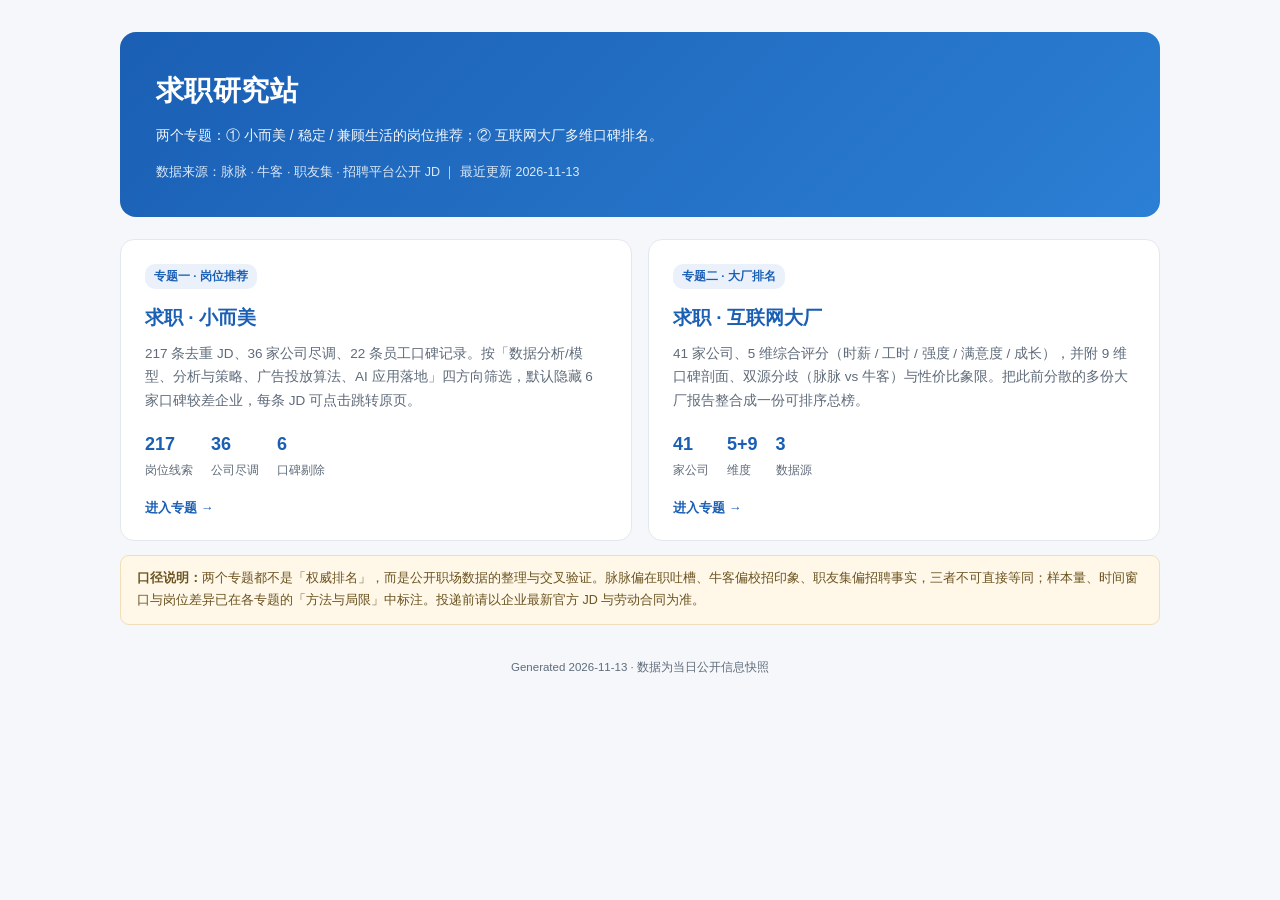
==== index.html @ 40ef27d0 "feat: 求职研究站 - 小而美岗位推荐 + 互联网大厂多维排名" ====
<!DOCTYPE html>
<html lang="zh-CN">
<head>
<meta charset="UTF-8">
<meta name="viewport" content="width=device-width, initial-scale=1">
<title>求职研究站 · 小而美 & 互联网大厂</title>
<link rel="stylesheet" href="assets/report.css">
</head>
<body>
<div class="wrap">
  <header class="hero">
    <h1>求职研究站</h1>
    <p>两个专题：① 小而美 / 稳定 / 兼顾生活的岗位推荐；② 互联网大厂多维口碑排名。</p>
    <div class="meta">数据来源：脉脉 · 牛客 · 职友集 · 招聘平台公开 JD ｜ 最近更新 2026-11-13</div>
  </header>

  <div class="topics">
    <a class="topic" href="small-beautiful/">
      <span class="tag">专题一 · 岗位推荐</span>
      <h2>求职 · 小而美</h2>
      <p>217 条去重 JD、36 家公司尽调、22 条员工口碑记录。按「数据分析/模型、分析与策略、广告投放算法、AI 应用落地」四方向筛选，默认隐藏 6 家口碑较差企业，每条 JD 可点击跳转原页。</p>
      <div class="stats">
        <span><b>217</b>岗位线索</span>
        <span><b>36</b>公司尽调</span>
        <span><b>6</b>口碑剔除</span>
      </div>
      <span class="go">进入专题 →</span>
    </a>

    <a class="topic" href="bigtech/">
      <span class="tag">专题二 · 大厂排名</span>
      <h2>求职 · 互联网大厂</h2>
      <p>41 家公司、5 维综合评分（时薪 / 工时 / 强度 / 满意度 / 成长），并附 9 维口碑剖面、双源分歧（脉脉 vs 牛客）与性价比象限。把此前分散的多份大厂报告整合成一份可排序总榜。</p>
      <div class="stats">
        <span><b>41</b>家公司</span>
        <span><b>5+9</b>维度</span>
        <span><b>3</b>数据源</span>
      </div>
      <span class="go">进入专题 →</span>
    </a>
  </div>

  <div class="note">
    <strong>口径说明：</strong>两个专题都不是「权威排名」，而是公开职场数据的整理与交叉验证。脉脉偏在职吐槽、牛客偏校招印象、职友集偏招聘事实，三者不可直接等同；样本量、时间窗口与岗位差异已在各专题的「方法与局限」中标注。投递前请以企业最新官方 JD 与劳动合同为准。
  </div>

  <div class="foot">Generated 2026-11-13 · 数据为当日公开信息快照</div>
</div>
</body>
</html>
---- assets/report.css ----
:root{
  --bg:#f5f7fa;--panel:#ffffff;--panel2:#f9fbfd;--ink:#1f2329;--sub:#5f6b7a;
  --line:#e3e8ef;--brand:#1a5fb4;--brand2:#2b7fd4;--good:#0f7b48;--warn:#b26a00;--bad:#c0392b;
}
*{box-sizing:border-box}
html,body{margin:0;padding:0}
body{
  background:var(--bg);color:var(--ink);
  font:15px/1.75 -apple-system,BlinkMacSystemFont,"Segoe UI","PingFang SC","Microsoft YaHei",sans-serif;
  -webkit-font-smoothing:antialiased;
}
a{color:var(--brand);text-decoration:none}
a:hover{text-decoration:underline}
.wrap{max-width:1080px;margin:0 auto;padding:32px 20px 64px}
.hero{
  background:linear-gradient(135deg,#1a5fb4,#2b7fd4);color:#fff;border-radius:16px;
  padding:34px 36px;margin-bottom:22px;
}
.hero h1{margin:0 0 8px;font-size:28px;letter-spacing:.4px}
.hero p{margin:0;opacity:.94;font-size:14px}
.hero .meta{margin-top:14px;font-size:12.5px;opacity:.85}
.topics{display:grid;grid-template-columns:repeat(2,1fr);gap:16px;margin:22px 0 12px}
.topic{
  background:var(--panel);border:1px solid var(--line);border-radius:14px;padding:24px 24px 20px;
  display:flex;flex-direction:column;transition:border-color .18s,transform .18s,box-shadow .18s;
}
.topic:hover{border-color:#b9cdea;transform:translateY(-3px);box-shadow:0 12px 30px rgba(26,95,180,.10)}
.topic .tag{display:inline-block;font-size:11.5px;font-weight:700;color:var(--brand);background:#eaf1fb;
  border-radius:10px;padding:2px 9px;margin-bottom:12px;align-self:flex-start}
.topic h2{margin:0 0 8px;font-size:19px}
.topic p{margin:0 0 16px;color:var(--sub);font-size:13.5px;flex:1}
.topic .stats{display:flex;gap:18px;font-size:12px;color:var(--sub);margin-bottom:16px}
.topic .stats b{display:block;font-size:18px;color:var(--brand)}
.topic .go{font-size:13px;font-weight:600;color:var(--brand)}
.note{background:#fff8e8;border:1px solid #f0dfb8;border-radius:9px;padding:12px 16px;
  font-size:12.5px;color:#6b5320;margin:14px 0}
.foot{color:var(--sub);font-size:11.5px;text-align:center;padding:18px 0 0}
@media(max-width:720px){
  .topics{grid-template-columns:1fr}
  .wrap{padding:16px 12px 44px}
  .hero{padding:24px 20px}
  .hero h1{font-size:22px}
}
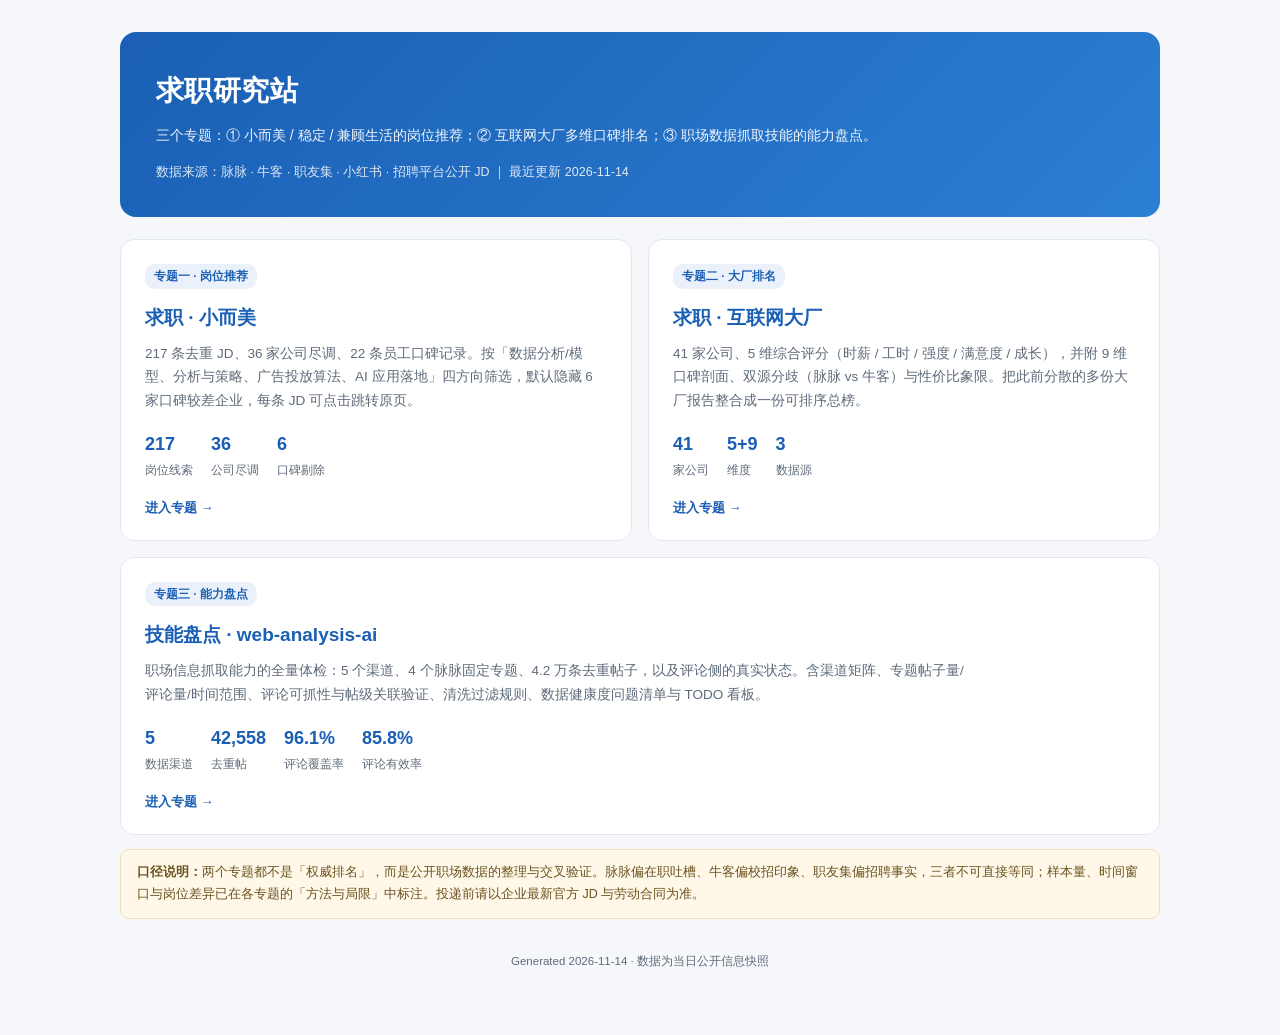
==== commit 596c4e52: "feat: 新增技能盘点专题 - 渠道矩阵/专题数据量/评论能力评估/数据健康度/TODO看板" ====
--- a/index.html
+++ b/index.html
@@ -3,15 +3,16 @@
 <head>
 <meta charset="UTF-8">
 <meta name="viewport" content="width=device-width, initial-scale=1">
-<title>求职研究站 · 小而美 & 互联网大厂</title>
+<title>求职研究站 · 小而美 / 互联网大厂 / 技能盘点</title>
 <link rel="stylesheet" href="assets/report.css">
+<style>.topic.wide{grid-column:1/-1}.topic.wide p{max-width:820px}.hero .meta a{color:#fff;text-decoration:underline}</style>
 </head>
 <body>
 <div class="wrap">
   <header class="hero">
     <h1>求职研究站</h1>
-    <p>两个专题：① 小而美 / 稳定 / 兼顾生活的岗位推荐；② 互联网大厂多维口碑排名。</p>
-    <div class="meta">数据来源：脉脉 · 牛客 · 职友集 · 招聘平台公开 JD ｜ 最近更新 2026-11-13</div>
+    <p>三个专题：① 小而美 / 稳定 / 兼顾生活的岗位推荐；② 互联网大厂多维口碑排名；③ 职场数据抓取技能的能力盘点。</p>
+    <div class="meta">数据来源：脉脉 · 牛客 · 职友集 · 小红书 · 招聘平台公开 JD ｜ 最近更新 2026-11-14</div>
   </header>
 
   <div class="topics">
@@ -38,13 +39,26 @@
       </div>
       <span class="go">进入专题 →</span>
     </a>
+
+    <a class="topic wide" href="skill-audit/">
+      <span class="tag">专题三 · 能力盘点</span>
+      <h2>技能盘点 · web-analysis-ai</h2>
+      <p>职场信息抓取能力的全量体检：5 个渠道、4 个脉脉固定专题、4.2 万条去重帖子，以及评论侧的真实状态。含渠道矩阵、专题帖子量/评论量/时间范围、评论可抓性与帖级关联验证、清洗过滤规则、数据健康度问题清单与 TODO 看板。</p>
+      <div class="stats">
+        <span><b>5</b>数据渠道</span>
+        <span><b>42,558</b>去重帖</span>
+        <span><b>96.1%</b>评论覆盖率</span>
+        <span><b>85.8%</b>评论有效率</span>
+      </div>
+      <span class="go">进入专题 →</span>
+    </a>
   </div>
 
   <div class="note">
     <strong>口径说明：</strong>两个专题都不是「权威排名」，而是公开职场数据的整理与交叉验证。脉脉偏在职吐槽、牛客偏校招印象、职友集偏招聘事实，三者不可直接等同；样本量、时间窗口与岗位差异已在各专题的「方法与局限」中标注。投递前请以企业最新官方 JD 与劳动合同为准。
   </div>
 
-  <div class="foot">Generated 2026-11-13 · 数据为当日公开信息快照</div>
+  <div class="foot">Generated 2026-11-14 · 数据为当日公开信息快照</div>
 </div>
 </body>
 </html>
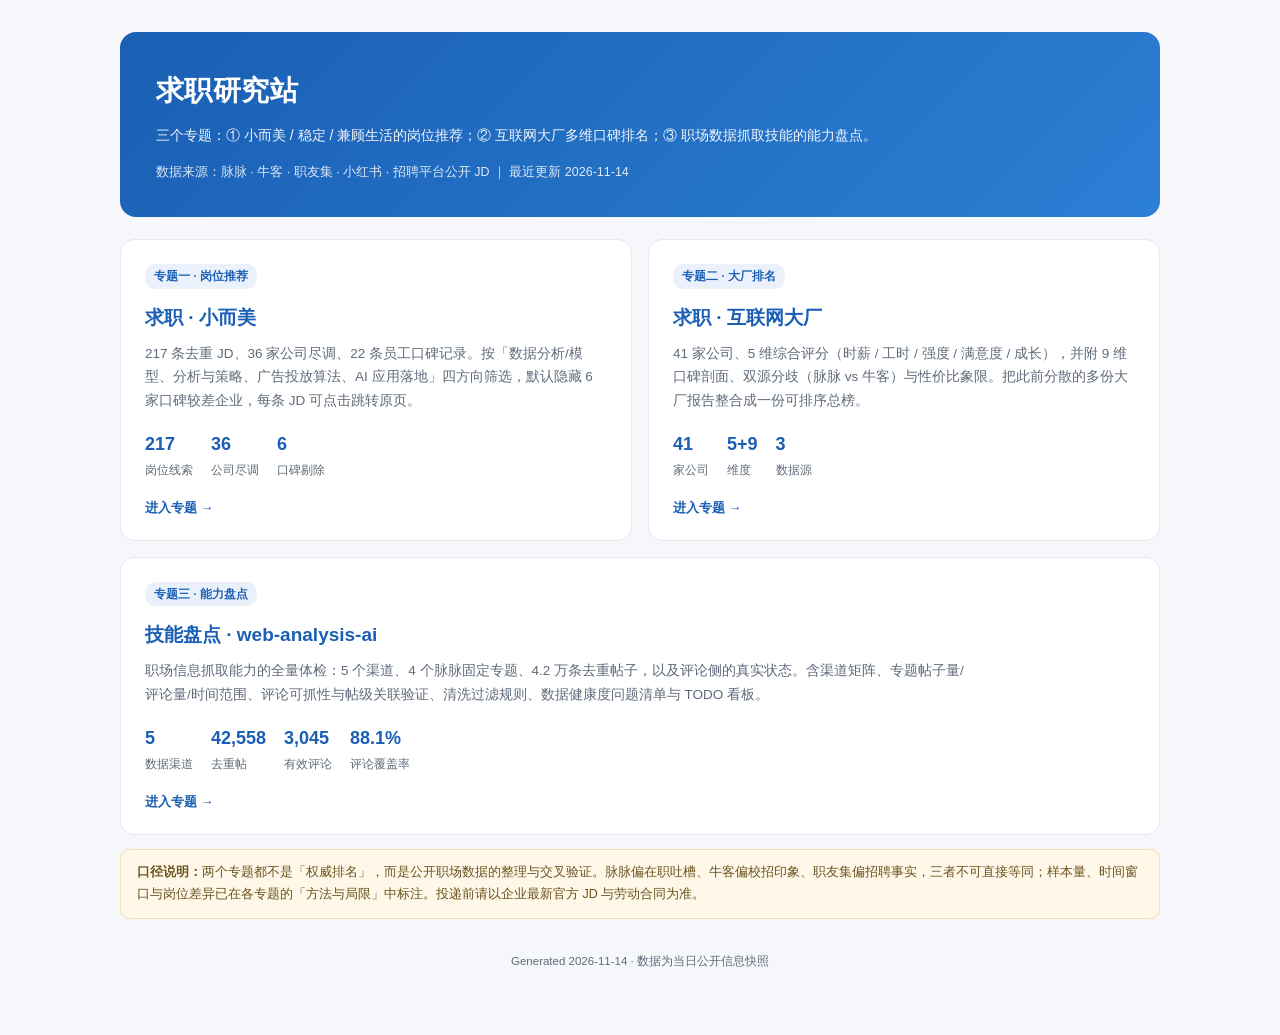
==== commit 91ee63ea: "data: 并入全量评论采集结果(139帖/3045条有效)，更新盘点页与首页数字" ====
--- a/index.html
+++ b/index.html
@@ -47,8 +47,8 @@
       <div class="stats">
         <span><b>5</b>数据渠道</span>
         <span><b>42,558</b>去重帖</span>
-        <span><b>96.1%</b>评论覆盖率</span>
-        <span><b>85.8%</b>评论有效率</span>
+        <span><b>3,045</b>有效评论</span>
+        <span><b>88.1%</b>评论覆盖率</span>
       </div>
       <span class="go">进入专题 →</span>
     </a>
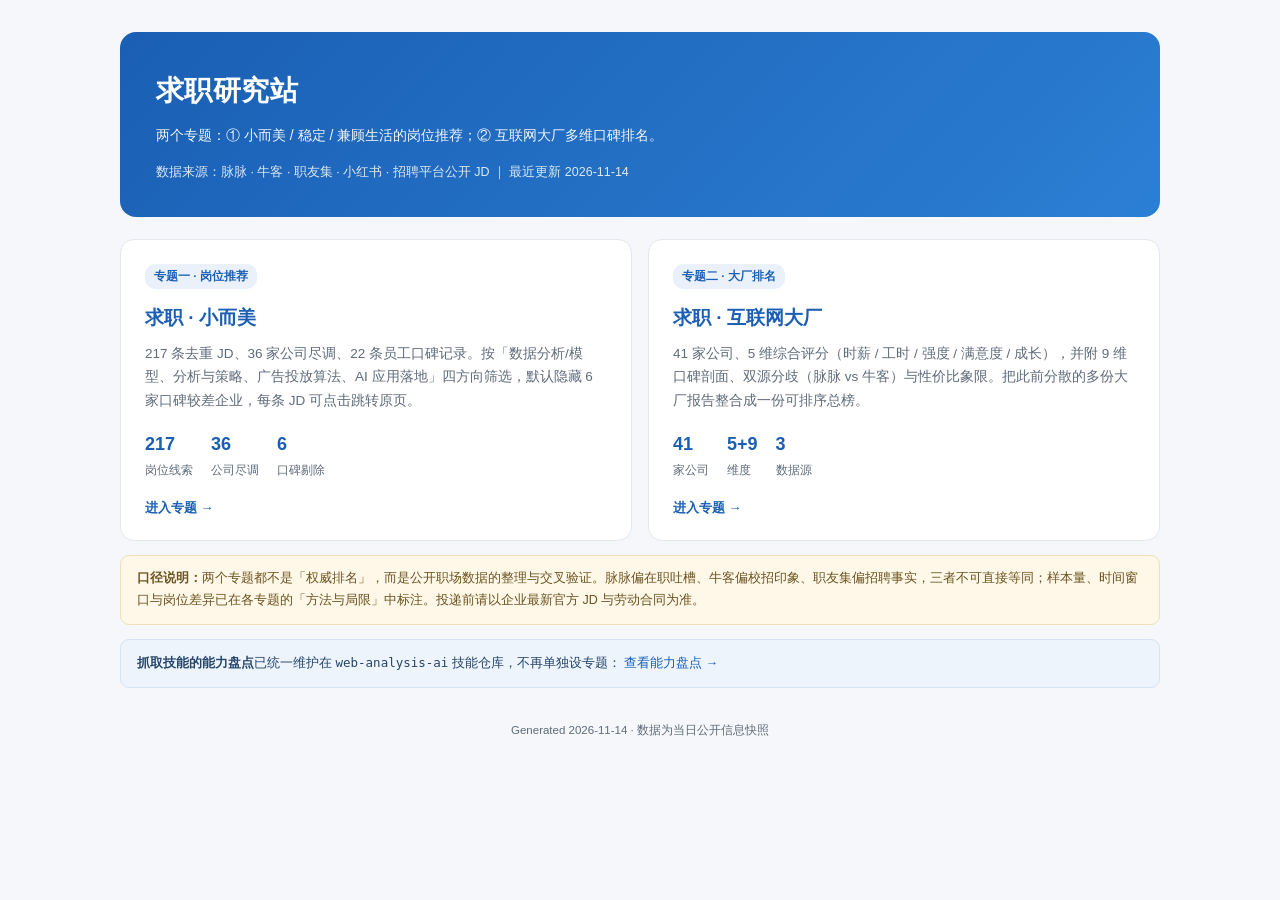
==== commit 79ede1d6: "refactor: 能力盘点合并到技能仓库，本库只保留跳转页" ====
--- a/index.html
+++ b/index.html
@@ -3,15 +3,14 @@
 <head>
 <meta charset="UTF-8">
 <meta name="viewport" content="width=device-width, initial-scale=1">
-<title>求职研究站 · 小而美 / 互联网大厂 / 技能盘点</title>
+<title>求职研究站 · 小而美 & 互联网大厂</title>
 <link rel="stylesheet" href="assets/report.css">
-<style>.topic.wide{grid-column:1/-1}.topic.wide p{max-width:820px}.hero .meta a{color:#fff;text-decoration:underline}</style>
 </head>
 <body>
 <div class="wrap">
   <header class="hero">
     <h1>求职研究站</h1>
-    <p>三个专题：① 小而美 / 稳定 / 兼顾生活的岗位推荐；② 互联网大厂多维口碑排名；③ 职场数据抓取技能的能力盘点。</p>
+    <p>两个专题：① 小而美 / 稳定 / 兼顾生活的岗位推荐；② 互联网大厂多维口碑排名。</p>
     <div class="meta">数据来源：脉脉 · 牛客 · 职友集 · 小红书 · 招聘平台公开 JD ｜ 最近更新 2026-11-14</div>
   </header>
 
@@ -40,24 +39,17 @@
       <span class="go">进入专题 →</span>
     </a>
 
-    <a class="topic wide" href="skill-audit/">
-      <span class="tag">专题三 · 能力盘点</span>
-      <h2>技能盘点 · web-analysis-ai</h2>
-      <p>职场信息抓取能力的全量体检：5 个渠道、4 个脉脉固定专题、4.2 万条去重帖子，以及评论侧的真实状态。含渠道矩阵、专题帖子量/评论量/时间范围、评论可抓性与帖级关联验证、清洗过滤规则、数据健康度问题清单与 TODO 看板。</p>
-      <div class="stats">
-        <span><b>5</b>数据渠道</span>
-        <span><b>42,558</b>去重帖</span>
-        <span><b>3,045</b>有效评论</span>
-        <span><b>88.1%</b>评论覆盖率</span>
-      </div>
-      <span class="go">进入专题 →</span>
-    </a>
   </div>
 
   <div class="note">
     <strong>口径说明：</strong>两个专题都不是「权威排名」，而是公开职场数据的整理与交叉验证。脉脉偏在职吐槽、牛客偏校招印象、职友集偏招聘事实，三者不可直接等同；样本量、时间窗口与岗位差异已在各专题的「方法与局限」中标注。投递前请以企业最新官方 JD 与劳动合同为准。
   </div>
 
+  <div class="note" style="background:#eef4fc;border-color:#d3e2f5;color:#25456b">
+    <strong>抓取技能的能力盘点</strong>已统一维护在 <code>web-analysis-ai</code> 技能仓库，不再单独设专题：
+    <a href="https://109751269-sketch.github.io/web-analysis-ai/">查看能力盘点 →</a>
+  </div>
+
   <div class="foot">Generated 2026-11-14 · 数据为当日公开信息快照</div>
 </div>
 </body>
